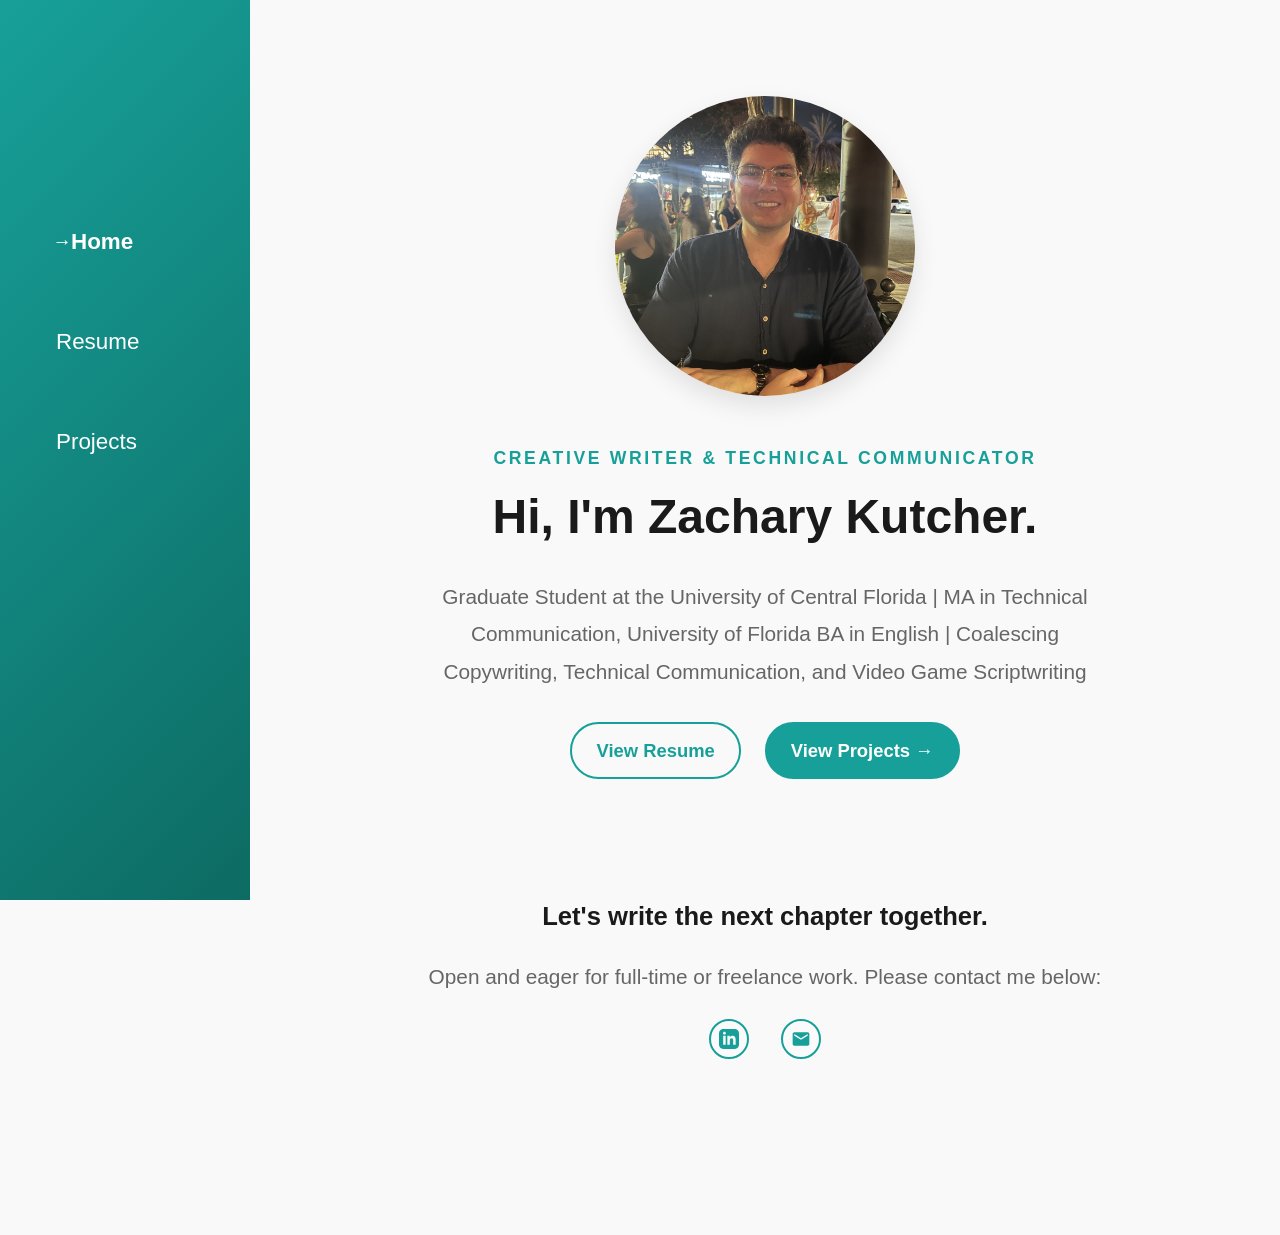
==== index.html @ ae7ebdd0 "Initial Commit." ====
<!DOCTYPE html>
<html lang="en">
<head>
    <meta charset="UTF-8">
    <meta name="viewport" content="width=device-width, initial-scale=1.0">
    <meta name="description" content="Zachary Kutcher - Creative Writer & Technical Communicator Portfolio">
    <meta name="keywords" content="portfolio, writer, technical communicator, creative writing">
    <title>Zachary Kutcher - Creative Writer & Technical Communicator</title>
    <link rel="stylesheet" href="styles.css">
</head>
<body>
    <div class="container">
        <!-- Sidebar Navigation -->
        <aside class="sidebar">
            <nav class="nav">
                <a href="index.html" class="nav-link active">Home</a>
                <a href="resume.html" class="nav-link">Resume</a>
                <a href="projects.html" class="nav-link">Projects</a>
            </nav>
        </aside>

        <!-- Main Content -->
        <main class="main-content">
            <section class="hero">
                <div class="profile-image">
                    <img src="me.jpg" alt="Zachary Kutcher">
                </div>
                
                <div class="hero-content">
                    <p class="tagline">CREATIVE WRITER & TECHNICAL COMMUNICATOR</p>
                    <h1>Hi, I'm Zachary Kutcher.</h1>
                    
                    <p class="bio">
                        Graduate Student at the University of Central Florida | MA in Technical Communication, 
                        University of Florida BA in English | Coalescing Copywriting, Technical Communication, 
                        and Video Game Scriptwriting
                    </p>

                    <div class="cta-buttons">
                        <a href="resume.html" class="btn btn-outline">View Resume</a>
                        <a href="projects.html" class="btn btn-primary">View Projects →</a>
                    </div>

                    <div class="home-spacer" aria-hidden="true"></div>

                    <div class="contact-header-block">
                        <h2>Let's write the next chapter together.</h2>
                        <p class="contact-subtext">Open and eager for full-time or freelance work. Please contact me below:</p>
                        <div class="social-links">
                            <a href="https://www.linkedin.com/in/zachary-kutcher/" target="_blank" rel="noopener noreferrer" aria-label="LinkedIn">
                                <svg class="social-icon" viewBox="0 0 24 24" fill="currentColor">
                                    <path d="M19 0h-14c-2.761 0-5 2.239-5 5v14c0 2.761 2.239 5 5 5h14c2.762 0 5-2.239 5-5v-14c0-2.761-2.238-5-5-5zm-11 19h-3v-11h3v11zm-1.5-12.268c-.966 0-1.75-.79-1.75-1.764s.784-1.764 1.75-1.764 1.75.79 1.75 1.764-.783 1.764-1.75 1.764zm13.5 12.268h-3v-5.604c0-3.368-4-3.113-4 0v5.604h-3v-11h3v1.765c1.396-2.586 7-2.777 7 2.476v6.759z"/>
                                </svg>
                            </a>
                            <a href="mailto:zacharykutcher@gmail.com" aria-label="Email">
                                <svg class="social-icon" viewBox="0 0 24 24" fill="currentColor">
                                    <path d="M20 4H4c-1.1 0-1.99.9-1.99 2L2 18c0 1.1.9 2 2 2h16c1.1 0 2-.9 2-2V6c0-1.1-.9-2-2-2zm0 4l-8 5-8-5V6l8 5 8-5v2z"/>
                                </svg>
                            </a>
                        </div>
                    </div>
                </div>
            </section>
        </main>
    </div>

    <script src="script.js"></script>
</body>
</html>
---- styles.css ----
/* ============================================
   PORTFOLIO WEBSITE - STYLES
   ============================================ */

/* Root Variables */
:root {
    --color-primary: #17a099;
    --color-primary-dark: #0d6b63;
    --color-primary-light: #2fc5ba;
    --color-text-dark: #1a1a1a;
    --color-text-light: #666666;
    --color-border: #e0e0e0;
    --color-background: #f9f9f9;
    --color-white: #ffffff;
    
    --spacing-xs: 0.5rem;
    --spacing-sm: 1rem;
    --spacing-md: 1.5rem;
    --spacing-lg: 2rem;
    --spacing-xl: 3rem;
    
    --font-family-sans: -apple-system, BlinkMacSystemFont, 'Segoe UI', Roboto, Oxygen, Ubuntu, Cantarell, sans-serif;
    --font-family-mono: 'Courier New', monospace;
    
    --border-radius: 8px;
    --box-shadow: 0 4px 6px rgba(0, 0, 0, 0.07);
    --box-shadow-lg: 0 10px 25px rgba(0, 0, 0, 0.1);
    
    --transition: all 0.3s ease;
}

/* ============================================
   GLOBAL STYLES
   ============================================ */

* {
    margin: 0;
    padding: 0;
    box-sizing: border-box;
}

html {
    scroll-behavior: smooth;
}

body {
    font-family: var(--font-family-sans);
    color: var(--color-text-dark);
    background-color: var(--color-background);
    line-height: 1.6;
}

/* ============================================
   LAYOUT
   ============================================ */

.container {
    display: flex;
    min-height: 100vh;
}

.sidebar {
    width: 250px;
    background: linear-gradient(135deg, var(--color-primary) 0%, var(--color-primary-dark) 100%);
    padding: var(--spacing-xl) var(--spacing-lg);
    position: sticky;
    top: 0;
    height: 100vh;
    overflow-y: auto;
}

.main-content {
    flex: 1;
    padding: var(--spacing-xl);
    max-width: 1200px;
    width: 100%;
    margin: 0 auto;
}

/* ============================================
   NAVIGATION
   ============================================ */

.nav {
    display: flex;
    flex-direction: column;
    gap: var(--spacing-lg);
    height: 100%;
    justify-content: flex-start;
    padding-top: 10rem;
}

.nav-link {
    color: var(--color-white);
    text-decoration: none;
    font-size: 1.4rem;
    font-weight: 500;
    padding: var(--spacing-sm) var(--spacing-md);
    transition: var(--transition);
    display: flex;
    align-items: center;
    justify-content: flex-start;
    transform: translateX(0);
    position: relative;
    padding-left: 1.5rem;
}

.nav-link::before {
    content: '→';
    position: absolute;
    left: 0.35rem;
    opacity: 0;
    transform: translateX(-8px);
    transition: var(--transition);
    font-size: 1.2rem;
    line-height: 1;
}

.nav-link:hover,
.nav-link:focus-visible {
    opacity: 0.9;
    transform: translateX(15px);
}

.nav-link:hover::before,
.nav-link:focus-visible::before,
.nav-link.active::before {
    opacity: 1;
    transform: translateX(0);
}

.nav-link.active {
    font-weight: 600;
    transform: translateX(15px);
}

/* ============================================
   HERO SECTION
   ============================================ */

.hero {
    display: flex;
    flex-direction: column;
    align-items: center;
    text-align: center;
    gap: var(--spacing-xl);
    padding: var(--spacing-xl) 0;
}

.profile-image {
    width: 300px;
    height: 300px;
    border-radius: 50%;
    overflow: hidden;
    box-shadow: var(--box-shadow-lg);
    flex-shrink: 0;
}

.profile-image img {
    width: 100%;
    height: 100%;
    object-fit: cover;
    display: block;
}

.hero-content {
    max-width: 700px;
}

.tagline {
    letter-spacing: 0.15em;
    font-size: 1.1rem;
    font-weight: 600;
    color: var(--color-primary);
    margin-bottom: var(--spacing-sm);
}

.hero-content h1 {
    font-size: 3rem;
    margin-bottom: var(--spacing-lg);
    font-weight: 700;
    line-height: 1.2;
}

.bio {
    font-size: 1.3rem;
    color: var(--color-text-light);
    margin-bottom: var(--spacing-lg);
    line-height: 1.8;
}

.home-spacer {
    height: 4rem;
}

.contact-header-block {
    display: flex;
    flex-direction: column;
    align-items: center;
    gap: var(--spacing-md);
    margin-top: var(--spacing-md);
    margin-bottom: 5rem;
}

.contact-header-block h2 {
    font-size: 1.6rem;
    color: var(--color-text-dark);
    line-height: 1.4;
    margin: 0;
}

.contact-subtext {
    margin: 0;
    color: var(--color-text-light);
    font-size: 1.3rem;
    line-height: 1.7;
    text-align: center;
}

/* ============================================
   BUTTONS
   ============================================ */

.cta-buttons {
    display: flex;
    gap: var(--spacing-md);
    justify-content: center;
    flex-wrap: wrap;
    margin-bottom: var(--spacing-lg);
}

.btn {
    padding: 0.75rem 1.5rem;
    border: 2px solid var(--color-primary);
    border-radius: 50px;
    text-decoration: none;
    font-weight: 600;
    transition: var(--transition);
    cursor: pointer;
    font-size: 1.15rem;
    text-align: center;
    display: inline-block;
}

.btn:hover {
    transform: translateY(-2px);
}

.btn-primary {
    background-color: var(--color-primary);
    color: var(--color-white);
}

.btn-primary:hover {
    background-color: var(--color-primary-dark);
    border-color: var(--color-primary-dark);
}

.btn-outline {
    background-color: transparent;
    color: var(--color-primary);
}

.btn-outline:hover {
    background-color: var(--color-primary);
    color: var(--color-white);
}

.resume-actions .btn-primary {
    color: var(--color-white);
}

.resume-actions .btn-outline {
    color: var(--color-primary);
}

.btn-small {
    padding: 0.6rem 1.2rem;
    font-size: 0.9rem;
}

.btn-large {
    padding: 1rem 2rem;
    font-size: 1.1rem;
    width: 100%;
}

/* ============================================
   SOCIAL LINKS
   ============================================ */

.social-links {
    display: flex;
    gap: var(--spacing-lg);
    justify-content: center;
}

.social-links a {
    width: 40px;
    height: 40px;
    display: flex;
    align-items: center;
    justify-content: center;
    border-radius: 50%;
    background-color: rgba(255, 255, 255, 0.1);
    color: var(--color-primary);
    text-decoration: none;
    transition: var(--transition);
    border: 2px solid var(--color-primary);
}

.social-links a:hover {
    background-color: var(--color-primary);
    color: var(--color-white);
}

.social-icon {
    width: 20px;
    height: 20px;
}

/* ============================================
   SECTION HEADERS
   ============================================ */

.section-header {
    text-align: center;
    margin-bottom: var(--spacing-xl);
    padding-bottom: var(--spacing-xl);
    border-bottom: 1px solid var(--color-border);
}

.section-label {
    letter-spacing: 0.15em;
    font-size: 0.85rem;
    font-weight: 600;
    color: var(--color-primary);
    margin-bottom: var(--spacing-sm);
    display: block;
}

.section-header h1 {
    font-size: 2.5rem;
    margin-bottom: var(--spacing-md);
}

.section-description {
    font-size: 1.05rem;
    color: var(--color-text-light);
    max-width: 600px;
    margin: 0 auto;
    line-height: 1.8;
}

/* ============================================
   RESUME SECTION
   ============================================ */

.resume-section {
    max-width: 900px;
    margin: 0 auto;
}

.resume-header {
    text-align: center;
    margin-bottom: var(--spacing-xl);
    padding-bottom: var(--spacing-lg);
    border-bottom: 2px solid var(--color-border);
}

.resume-header h1 {
    font-size: 2rem;
    margin-bottom: var(--spacing-sm);
}

.resume-header p {
    color: var(--color-text-light);
    margin-bottom: var(--spacing-sm);
}

.resume-header a {
    color: var(--color-primary);
    text-decoration: none;
    font-weight: 600;
}

.resume-header a:hover {
    text-decoration: underline;
}

.resume-item {
    margin-bottom: var(--spacing-xl);
}

.resume-item h2 {
    font-size: 1.5rem;
    margin-bottom: var(--spacing-md);
    color: var(--color-text-dark);
}

.resume-entry {
    margin-bottom: var(--spacing-lg);
}

.entry-header {
    display: flex;
    justify-content: space-between;
    align-items: baseline;
    margin-bottom: var(--spacing-sm);
    gap: var(--spacing-md);
}

.entry-header h3 {
    font-size: 1.1rem;
    font-weight: 600;
}

.entry-date {
    font-size: 0.9rem;
    color: var(--color-text-light);
    white-space: nowrap;
}

.entry-organization {
    color: var(--color-primary);
    font-weight: 600;
    margin-bottom: var(--spacing-sm);
}

.entry-position {
    color: var(--color-text-dark);
    font-weight: 600;
    margin-bottom: var(--spacing-sm);
}

.entry-description {
    color: var(--color-text-light);
    line-height: 1.7;
}

.skills-grid {
    display: grid;
    grid-template-columns: 1fr;
    gap: var(--spacing-lg);
}

.skill-category h4 {
    color: var(--color-primary);
    font-weight: 600;
    margin-bottom: var(--spacing-sm);
}

.skill-category p {
    color: var(--color-text-light);
    line-height: 1.6;
}

.resume-actions {
    display: flex;
    justify-content: center;
    align-items: center;
    gap: var(--spacing-md);
    flex-wrap: wrap;
    margin-top: var(--spacing-md);
}

/* ============================================
   PROJECTS SECTION
   ============================================ */

.projects-grid {
    display: grid;
    grid-template-columns: repeat(auto-fill, minmax(360px, 1fr));
    gap: var(--spacing-xl);
}

.project-card {
    background: var(--color-white);
    padding: 1.75rem;
    border-radius: var(--border-radius);
    box-shadow: var(--box-shadow);
    transition: var(--transition);
    display: flex;
    flex-direction: column;
    gap: var(--spacing-md);
    min-height: 360px;
}

.project-card:hover {
    box-shadow: var(--box-shadow-lg);
    transform: translateY(-4px);
}

.project-card h3 {
    font-size: 1.45rem;
    color: var(--color-text-dark);
    line-height: 1.35;
}

.project-tag {
    letter-spacing: 0.05em;
    font-size: 0.85rem;
    font-weight: 700;
    color: var(--color-primary);
    text-transform: uppercase;
}

.project-description {
    color: var(--color-text-light);
    flex: 1;
    line-height: 1.8;
    font-size: 1.05rem;
}

.project-actions {
    display: flex;
    justify-content: center;
    align-items: center;
    gap: var(--spacing-md);
    flex-wrap: wrap;
    margin-top: auto;
}

/* ============================================
   BLOG/ARTICLES SECTION
   ============================================ */

.articles-list {
    display: grid;
    grid-template-columns: 1fr;
    gap: var(--spacing-xl);
    max-width: 700px;
    margin: 0 auto;
}

.article-card {
    background: var(--color-white);
    padding: var(--spacing-lg);
    border-radius: var(--border-radius);
    border-left: 4px solid var(--color-primary);
    box-shadow: var(--box-shadow);
    transition: var(--transition);
}

.article-card:hover {
    box-shadow: var(--box-shadow-lg);
    transform: translateX(4px);
}

.article-meta {
    display: flex;
    gap: var(--spacing-md);
    margin-bottom: var(--spacing-md);
    font-size: 0.9rem;
}

.article-date {
    color: var(--color-text-light);
}

.article-category {
    background-color: rgba(23, 160, 153, 0.1);
    color: var(--color-primary);
    padding: 0.25rem 0.75rem;
    border-radius: 20px;
    font-weight: 600;
}

.article-card h3 {
    margin-bottom: var(--spacing-md);
    font-size: 1.3rem;
}

.article-card h3 a {
    color: var(--color-text-dark);
    text-decoration: none;
    transition: var(--transition);
}

.article-card h3 a:hover {
    color: var(--color-primary);
}

.article-excerpt {
    color: var(--color-text-light);
    line-height: 1.7;
    margin-bottom: var(--spacing-md);
}

.read-more {
    color: var(--color-primary);
    text-decoration: none;
    font-weight: 600;
    display: inline-flex;
    align-items: center;
    gap: var(--spacing-sm);
    transition: var(--transition);
}

.read-more:hover {
    gap: var(--spacing-md);
}

/* ============================================
   CONTACT SECTION
   ============================================ */

.contact-content {
    display: grid;
    grid-template-columns: 1fr 1fr;
    gap: var(--spacing-xl);
    margin-top: var(--spacing-xl);
    max-width: 900px;
    margin-left: auto;
    margin-right: auto;
}

.contact-details {
    background: var(--color-white);
    padding: var(--spacing-lg);
    border-radius: var(--border-radius);
    box-shadow: var(--box-shadow);
}

.contact-details h3 {
    font-size: 1.2rem;
    margin-bottom: var(--spacing-lg);
}

.contact-info p {
    margin-bottom: var(--spacing-lg);
    line-height: 1.8;
    color: var(--color-text-light);
}

.contact-info p strong {
    display: block;
    color: var(--color-text-dark);
    margin-bottom: var(--spacing-xs);
}

.contact-info a {
    color: var(--color-primary);
    text-decoration: none;
    font-weight: 500;
}

.contact-info a:hover {
    text-decoration: underline;
}

.contact-form {
    display: flex;
    flex-direction: column;
    gap: var(--spacing-md);
}

.form-group {
    display: flex;
    flex-direction: column;
}

.form-group input,
.form-group textarea {
    padding: var(--spacing-sm);
    border: 1px solid var(--color-border);
    border-radius: var(--border-radius);
    font-family: var(--font-family-sans);
    font-size: 1rem;
    transition: var(--transition);
}

.form-group input:focus,
.form-group textarea:focus {
    outline: none;
    border-color: var(--color-primary);
    box-shadow: 0 0 0 3px rgba(23, 160, 153, 0.1);
}

.form-status {
    padding: var(--spacing-md);
    border-radius: var(--border-radius);
    text-align: center;
    font-weight: 600;
    display: none;
}

.form-status.success {
    background-color: #d4edda;
    color: #155724;
    display: block;
}

.form-status.error {
    background-color: #f8d7da;
    color: #721c24;
    display: block;
}

/* ============================================
   RESPONSIVE DESIGN
   ============================================ */

@media (max-width: 768px) {
    .container {
        flex-direction: column;
    }

    .sidebar {
        width: 100%;
        height: auto;
        position: relative;
        padding: var(--spacing-lg);
    }

    .nav {
        flex-direction: row;
        gap: var(--spacing-lg);
        flex-wrap: wrap;
    }

    .main-content {
        padding: var(--spacing-lg);
    }

    .hero-content h1 {
        font-size: 2rem;
    }

    .section-header h1 {
        font-size: 1.8rem;
    }

    .contact-content {
        grid-template-columns: 1fr;
    }

    .cta-buttons {
        flex-direction: column;
    }

    .btn {
        width: 100%;
    }

    .entry-header {
        flex-direction: column;
        align-items: flex-start;
    }

    .project-card {
        min-height: 300px;
    }

    .skills-grid {
        grid-template-columns: 1fr;
    }
}

@media (max-width: 480px) {
    .hero-content h1 {
        font-size: 1.5rem;
    }

    .tagline {
        font-size: 0.8rem;
    }

    .profile-image {
        width: 150px;
        height: 150px;
    }

    .sidebar {
        padding: var(--spacing-md);
    }

    .main-content {
        padding: var(--spacing-md);
    }

    .nav-link {
        font-size: 0.95rem;
    }

    .section-header h1 {
        font-size: 1.5rem;
    }

    .btn {
        padding: 0.6rem 1rem;
        font-size: 0.9rem;
    }

    .social-links {
        gap: var(--spacing-md);
    }
}
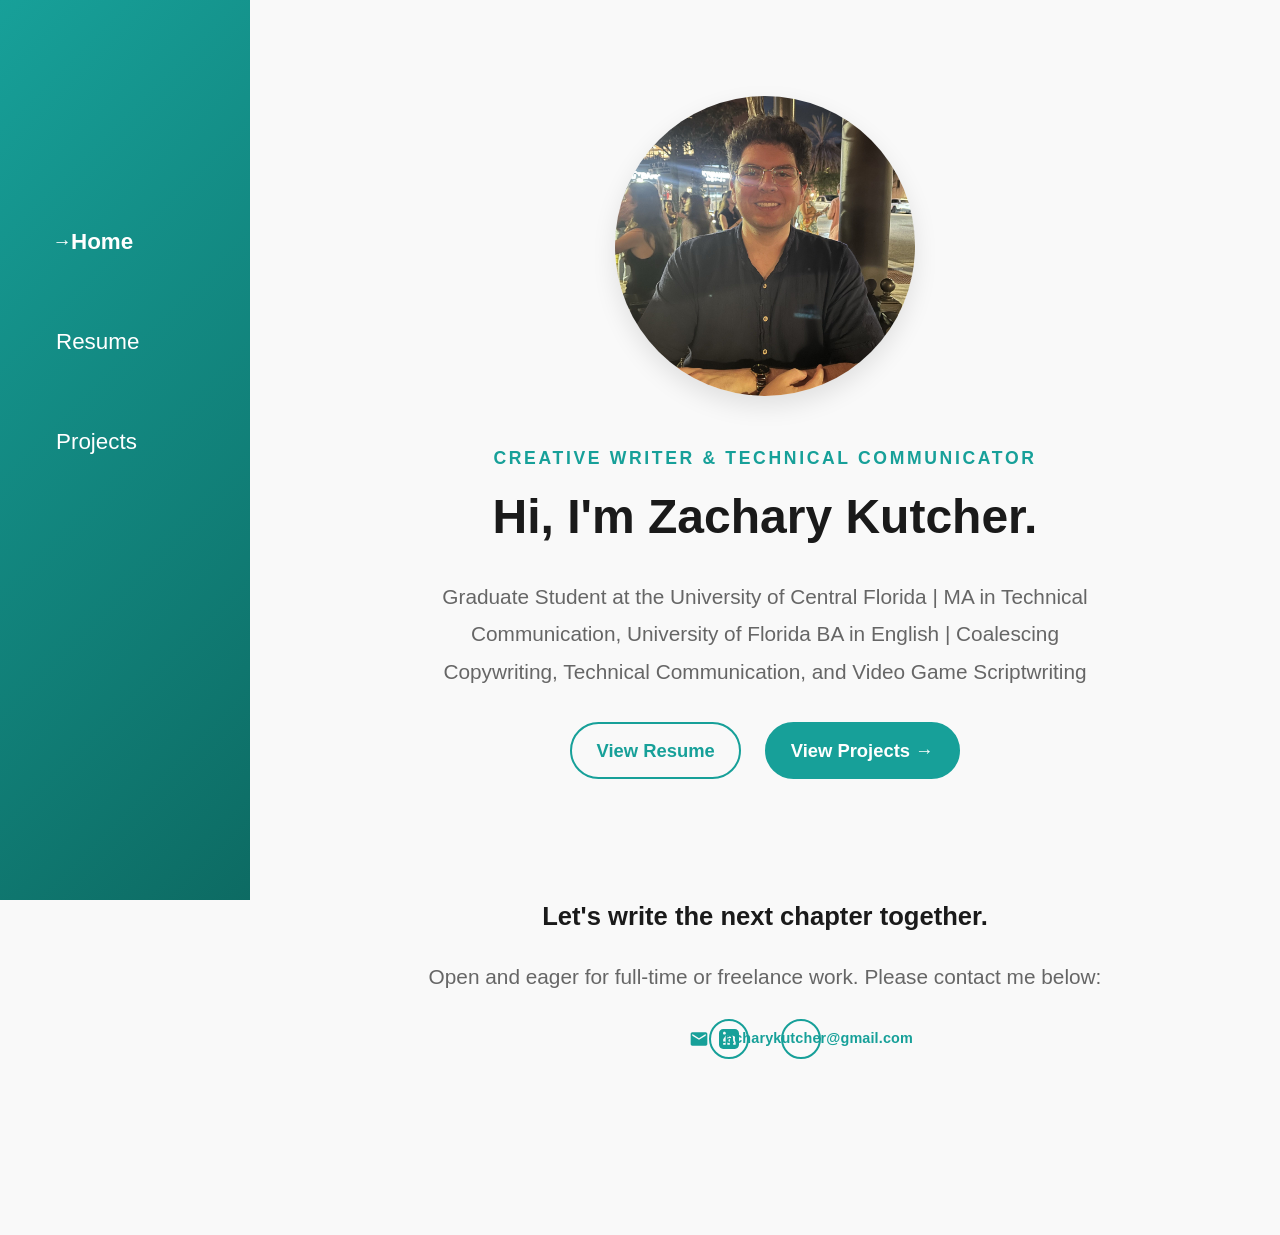
==== commit 9d23cd54: "Updates to styling" ====
--- a/index.html
+++ b/index.html
@@ -52,10 +52,11 @@
                                     <path d="M19 0h-14c-2.761 0-5 2.239-5 5v14c0 2.761 2.239 5 5 5h14c2.762 0 5-2.239 5-5v-14c0-2.761-2.238-5-5-5zm-11 19h-3v-11h3v11zm-1.5-12.268c-.966 0-1.75-.79-1.75-1.764s.784-1.764 1.75-1.764 1.75.79 1.75 1.764-.783 1.764-1.75 1.764zm13.5 12.268h-3v-5.604c0-3.368-4-3.113-4 0v5.604h-3v-11h3v1.765c1.396-2.586 7-2.777 7 2.476v6.759z"/>
                                 </svg>
                             </a>
-                            <a href="mailto:zacharykutcher@gmail.com" aria-label="Email">
+                            <a href="mailto:zacharykutcher@gmail.com" aria-label="Email" class="email-link">
                                 <svg class="social-icon" viewBox="0 0 24 24" fill="currentColor">
                                     <path d="M20 4H4c-1.1 0-1.99.9-1.99 2L2 18c0 1.1.9 2 2 2h16c1.1 0 2-.9 2-2V6c0-1.1-.9-2-2-2zm0 4l-8 5-8-5V6l8 5 8-5v2z"/>
                                 </svg>
+                                <span class="email-address">zacharykutcher@gmail.com</span>
                             </a>
                         </div>
                     </div>
--- a/styles.css
+++ b/styles.css
@@ -314,9 +314,30 @@
     color: var(--color-white);
 }
 
+.email-link {
+    width: auto;
+    min-width: 0;
+    height: 40px;
+    padding: 0 1.1rem;
+    border-radius: 999px;
+    gap: 0.6rem;
+    justify-content: center;
+    background-color: rgba(255, 255, 255, 0.1);
+    border: 2px solid var(--color-primary);
+    color: var(--color-primary);
+}
+
+.email-address {
+    font-size: 0.9rem;
+    font-weight: 600;
+    letter-spacing: 0.01em;
+    white-space: nowrap;
+}
+
 .social-icon {
     width: 20px;
     height: 20px;
+    flex-shrink: 0;
 }
 
 /* ============================================
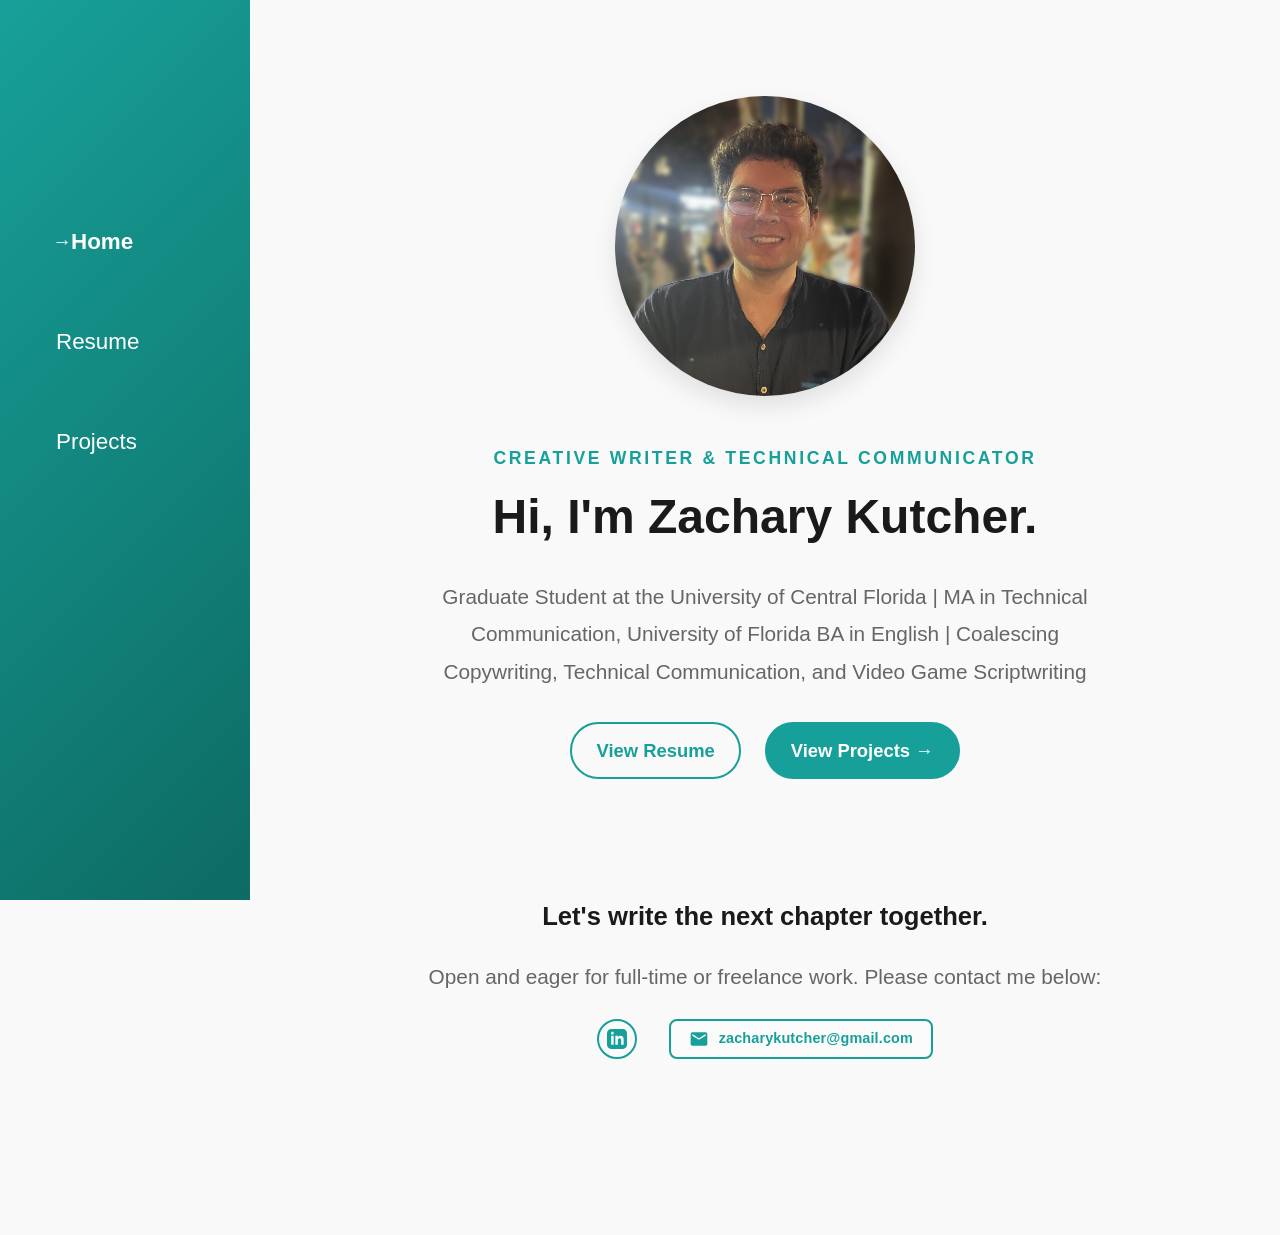
==== commit 3d178852: "New updates" ====
--- a/index.html
+++ b/index.html
@@ -23,7 +23,7 @@
         <main class="main-content">
             <section class="hero">
                 <div class="profile-image">
-                    <img src="me.jpg" alt="Zachary Kutcher">
+                    <img src="me.png" alt="Zachary Kutcher">
                 </div>
                 
                 <div class="hero-content">
--- a/styles.css
+++ b/styles.css
@@ -314,12 +314,13 @@
     color: var(--color-white);
 }
 
-.email-link {
+.social-links a.email-link {
     width: auto;
-    min-width: 0;
+    min-width: 260px;
+    max-width: 100%;
     height: 40px;
     padding: 0 1.1rem;
-    border-radius: 999px;
+    border-radius: 8px;
     gap: 0.6rem;
     justify-content: center;
     background-color: rgba(255, 255, 255, 0.1);
@@ -540,6 +541,36 @@
     gap: var(--spacing-md);
     flex-wrap: wrap;
     margin-top: auto;
+}
+
+.project-article-menu {
+    width: 100%;
+}
+
+.project-article-menu summary {
+    display: block;
+    width: fit-content;
+    list-style: none;
+    margin: 0 auto;
+}
+
+.project-article-menu summary::-webkit-details-marker {
+    display: none;
+}
+
+.project-article-menu[open] summary {
+    margin-bottom: var(--spacing-md);
+}
+
+.project-article-links {
+    display: flex;
+    flex-direction: column;
+    gap: var(--spacing-sm);
+}
+
+.project-article-links .btn {
+    width: 100%;
+    box-sizing: border-box;
 }
 
 /* ============================================
